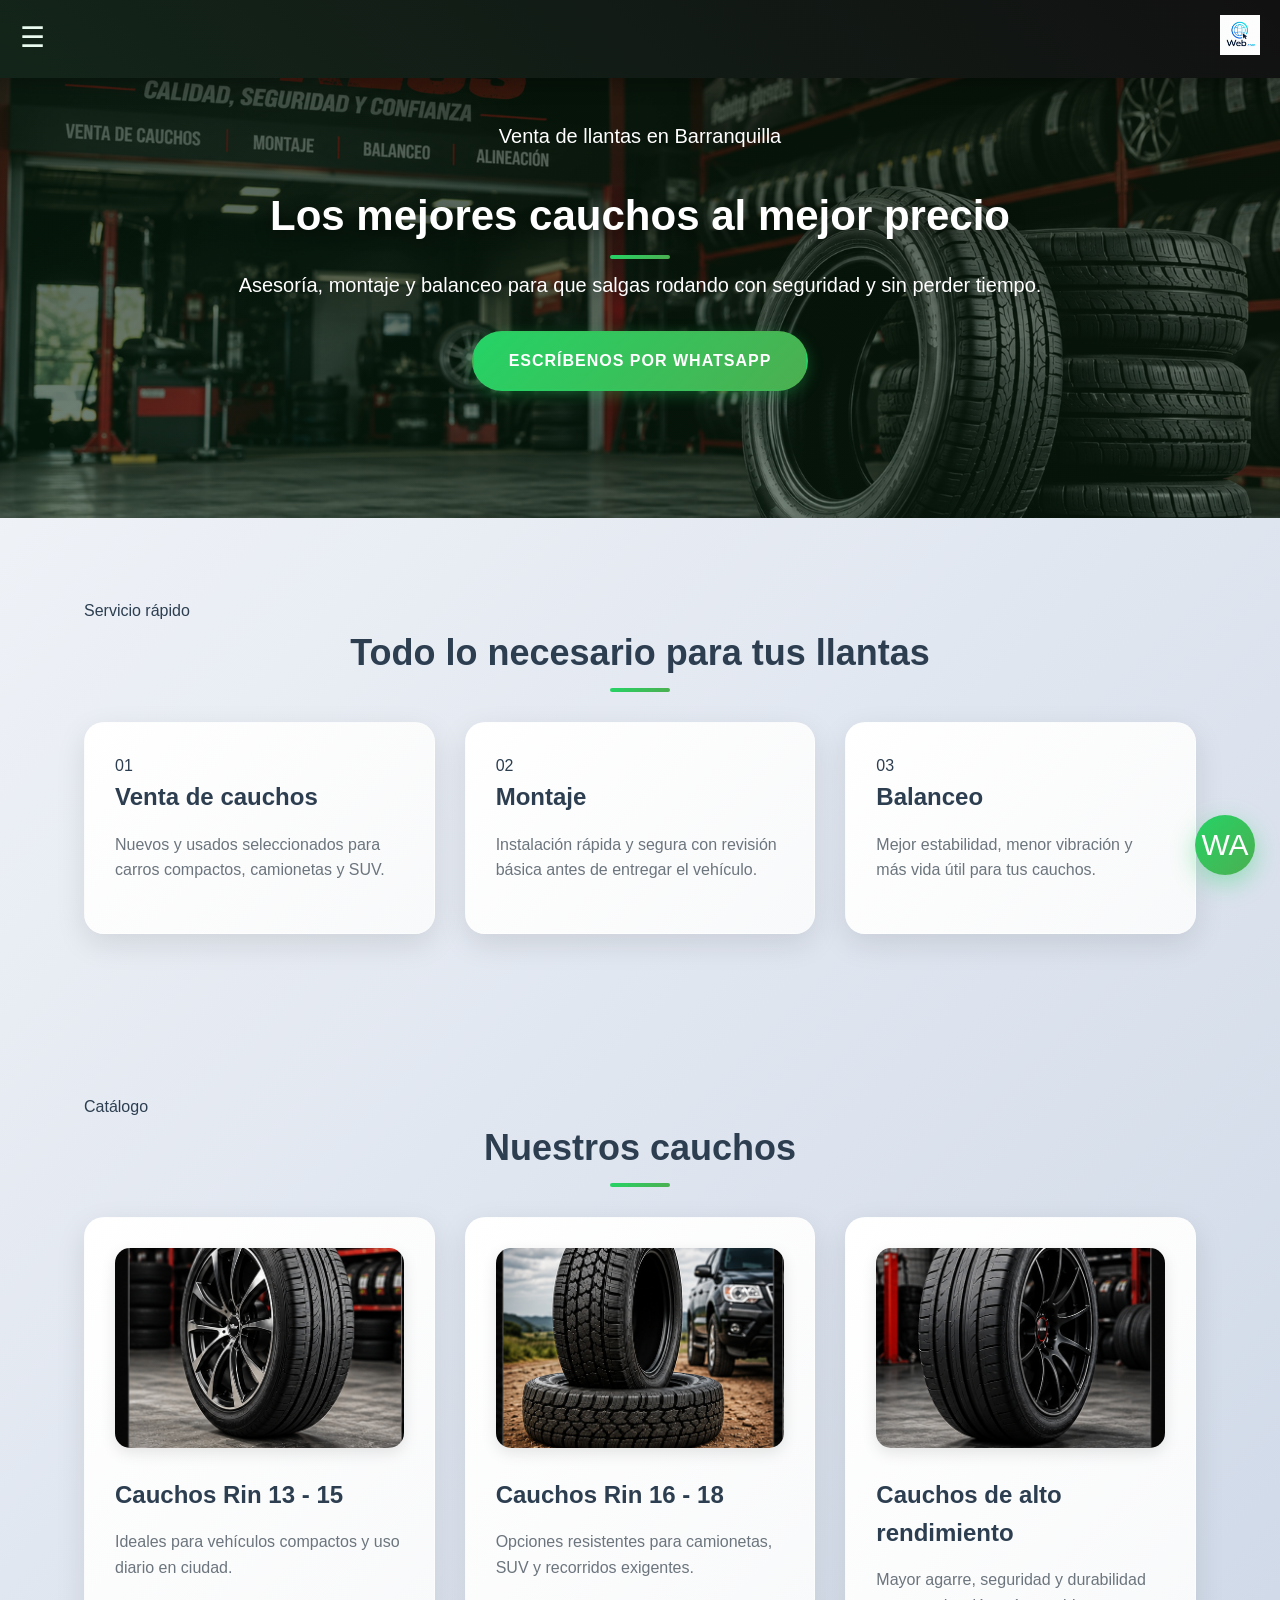
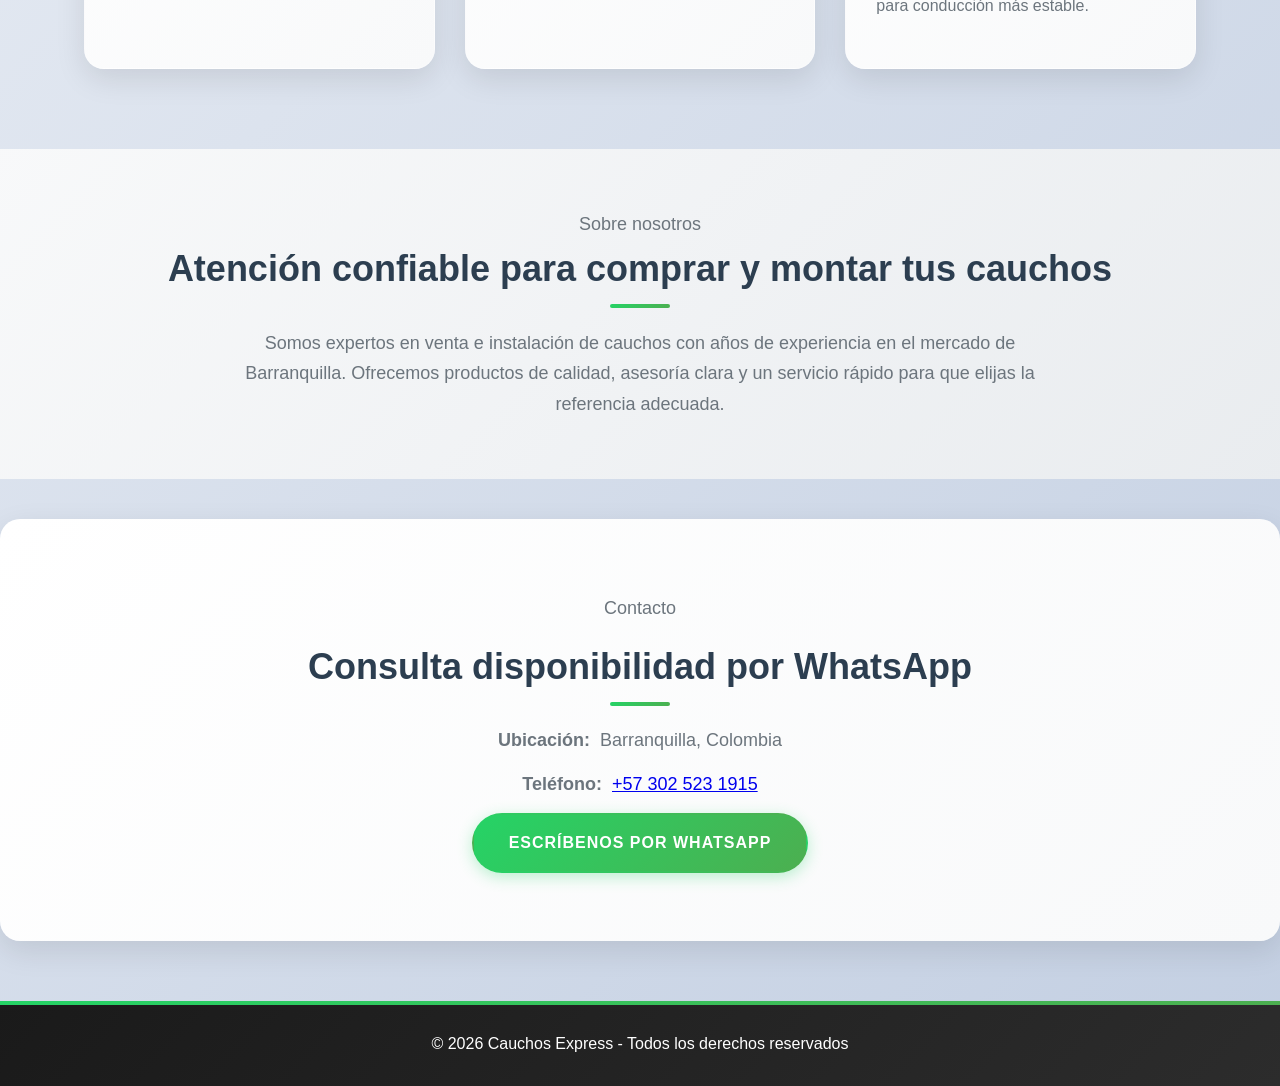
==== index.html @ 2b1a55c4 "Initial website upload" ====
<!DOCTYPE html>
<html lang="es">
<head>
  <meta charset="UTF-8">
  <meta name="viewport" content="width=device-width, initial-scale=1.0">
  <title>Cauchos Express | Llantas y Cauchos en Barranquilla</title>
  <meta name="description" content="Venta de cauchos nuevos y usados en Barranquilla. Montaje, balanceo y atención rápida por WhatsApp para carros, camionetas y SUV.">
  <meta name="theme-color" content="#111111">
  <link rel="stylesheet" href="styles.css">
  <script type="application/ld+json">
  </script>
</head>
<body>
  <header class="header" id="inicio">
  <div class="menu-icon" onclick="toggleMenu()">☰</div>

  <div class="logo">
    <img src="imagen/logo.png" alt="Logo">
  </div>

</header>

<!-- Overlay -->
<div id="overlay" onclick="toggleMenu()"></div>

<!-- Sidebar -->
<nav id="sidebar" aria-label="Menú lateral">
  <ul>
    <li><a href="#inicio" onclick="closeMenu()">Inicio</a></li>
    <li><a href="#catalogo" onclick="closeMenu()">Productos</a></li>
    <li><a href="#servicios" onclick="closeMenu()">Servicios</a></li>
    <li><a href="#contacto" onclick="closeMenu()">Contacto</a></li>
  </ul>
</nav>
  
  <section id="inicio" class="hero">
    <div class="container">
      <p class="eyebrow">Venta de llantas en Barranquilla</p>
      <h2>Los mejores cauchos al mejor precio</h2>
      <p>Asesoría, montaje y balanceo para que salgas rodando con seguridad y sin perder tiempo.</p>
      <a href="https://wa.me/573025231915" class="btn" target="_blank" rel="noopener">Escríbenos por WhatsApp</a>
    </div>
  </section>

    <section id="servicios" class="section services">
      <div class="container">
        <div class="section__heading">
          <p class="eyebrow">Servicio rápido</p>
          <h2>Todo lo necesario para tus llantas</h2>
        </div>
        <div class="grid">
          <article class="card">
            <span class="card__icon" aria-hidden="true">01</span>
            <h3>Venta de cauchos</h3>
            <p>Nuevos y usados seleccionados para carros compactos, camionetas y SUV.</p>
          </article>
          <article class="card">
            <span class="card__icon" aria-hidden="true">02</span>
            <h3>Montaje</h3>
            <p>Instalación rápida y segura con revisión básica antes de entregar el vehículo.</p>
          </article>
          <article class="card">
            <span class="card__icon" aria-hidden="true">03</span>
            <h3>Balanceo</h3>
            <p>Mejor estabilidad, menor vibración y más vida útil para tus cauchos.</p>
          </article>
        </div>
      </div>
    </section>

    <section id="catalogo" class="section catalogo">
      <div class="container">
        <div class="section__heading">
          <p class="eyebrow">Catálogo</p>
          <h2>Nuestros cauchos</h2>
        </div>
        <div class="grid">
          <article class="card product-card">
            <img src="imagen/caucho1.png" alt="Cauchos rin 13 a 15 para vehículos compactos en Barranquilla" loading="lazy" decoding="async" width="591" height="887">
            <h3>Cauchos Rin 13 - 15</h3>
            <p>Ideales para vehículos compactos y uso diario en ciudad.</p>
          </article>
          <article class="card product-card">
            <img src="imagen/caucho2.png" alt="Cauchos rin 16 a 18 para camionetas y SUV" loading="lazy" decoding="async" width="591" height="887">
            <h3>Cauchos Rin 16 - 18</h3>
            <p>Opciones resistentes para camionetas, SUV y recorridos exigentes.</p>
          </article>
          <article class="card product-card">
            <img src="imagen/caucho3.png" alt="Llantas de alto rendimiento con buena durabilidad" loading="lazy" decoding="async" width="592" height="887">
            <h3>Cauchos de alto rendimiento</h3>
            <p>Mayor agarre, seguridad y durabilidad para conducción más estable.</p>
          </article>
        </div>
      </div>
    </section>

    <section class="section about">
      <div class="container about__content">
        <div>
          <p class="eyebrow">Sobre nosotros</p>
          <h2>Atención confiable para comprar y montar tus cauchos</h2>
        </div>
        <p>Somos expertos en venta e instalación de cauchos con años de experiencia en el mercado de Barranquilla. Ofrecemos productos de calidad, asesoría clara y un servicio rápido para que elijas la referencia adecuada.</p>
      </div>
    </section>

    <section id="contacto" class="section contact">
      <div class="container contact__content">
        <div class="section__heading">
          <p class="eyebrow">Contacto</p>
          <h2>Consulta disponibilidad por WhatsApp</h2>
        </div>
        <div class="contact__details" aria-label="Datos de contacto">
          <p><strong>Ubicación:</strong> Barranquilla, Colombia</p>
          <p><strong>Teléfono:</strong> <a href="tel:+573025231915">+57 302 523 1915</a></p>
        </div>
        <a href="https://wa.me/573025231915" class="btn" target="_blank" rel="noopener">Escríbenos por WhatsApp</a>
      </div>
    </section>
  </main>

  <a href="https://wa.me/573025231915" class="whatsapp-float" target="_blank" rel="noopener" aria-label="Escribir a Cauchos Express por WhatsApp">WA</a>

  <footer class="footer">
    <p>&copy; 2026 Cauchos Express - Todos los derechos reservados</p>
  </footer>
  <script src="script.js"></script>
</body>
</html>
---- styles.css ----
/* RESET Y VARIABLES */
:root {
  --primary: #25d366;
  --primary-dark: #4CAF50;
  --dark: #1a1a1a;
  --darker: #2c2c2c;
  --light: #f8f9fa;
  --lighter: #ffffff;
  --text: #2c3e50;
  --text-muted: #6c757d;
  --shadow: 0 10px 30px rgba(0, 0, 0, 0.1);
  --shadow-hover: 0 20px 40px rgba(0, 0, 0, 0.15);
  --gradient: linear-gradient(135deg, #25d366 0%, #4CAF50 100%);
  --gradient-bg: linear-gradient(135deg, #f5f7fa 0%, #c3cfe2 100%);
}

* {
  margin: 0;
  padding: 0;
  box-sizing: border-box;
}

html {
  scroll-behavior: smooth;
}

/* GENERAL */
body {
  font-family: 'Segoe UI', Tahoma, Geneva, Verdana, sans-serif;
  color: var(--text);
  line-height: 1.6;
  background: var(--gradient-bg);
  min-height: 100vh;
}

.container {
  width: 90%;
  max-width: 1200px;
  margin: 0 auto;
  padding: 0 20px;
}

/* HEADER */
.header {
  background: linear-gradient(135deg, var(--dark) 0%, var(--darker) 100%);
  color: white;
  padding: 20px 0;
  box-shadow: 0 4px 20px rgba(0, 0, 0, 0.3);
  position: relative;
}

.header::before {
  content: '';
  position: absolute;
  top: 0;
  left: 0;
  right: 0;
  bottom: 0;
  background: linear-gradient(45deg, rgba(37, 211, 102, 0.1) 0%, transparent 100%);
  pointer-events: none;
}

.header .container {
  display: flex;
  justify-content: space-between;
  align-items: center;
  position: relative;
  z-index: 1;
}

.header h1 {
  font-size: 28px;
  font-weight: 700;
  background: var(--gradient);
  -webkit-background-clip: text;
  -webkit-text-fill-color: transparent;
  background-clip: text;
  text-shadow: 0 2px 4px rgba(0, 0, 0, 0.3);
}

/* NAV */
body {
  margin: 0;
  font-family: Arial, sans-serif;
}

/* HEADER */
.header {
  display: flex;
  justify-content: space-between;
  align-items: center;
  padding: 15px 20px;
  background: #111;
  position: fixed;
  width: 100%;
  top: 0;
  z-index: 1000;
}

.menu-icon {
  font-size: 28px;
  cursor: pointer;
}

.logo img {
  height: 40px;
}

.user-icon {
  width: 45px;
  height: 45px;
  background: #f04d23;
  border-radius: 50%;
  display: flex;
  align-items: center;
  justify-content: center;
}

.user-icon img {
  width: 22px;
  filter: invert(1);
}

/* SIDEBAR */
#sidebar {
  position: fixed;
  top: 0;
  left: -250px;
  width: 250px;
  height: 100%;
  background: #111;
  color: #fff;
  transition: left 0.3s ease;
  padding-top: 60px;
  z-index: 1001;
}

#sidebar.open {
  left: 0;
}

#sidebar ul {
  list-style: none;
  padding: 0;
}

#sidebar ul li {
  border-bottom: 1px solid #333;
}

#sidebar ul li a {
  display: block;
  color: #fff;
  padding: 15px 20px;
  text-decoration: none;
  transition: background 0.2s ease;
}

#sidebar ul li a:hover,
#sidebar ul li a:focus {
  background: #222;
}


/* OVERLAY */
#overlay {
  position: fixed;
  top: 0;
  left: 0;
  width: 100%;
  height: 100%;
  background: rgba(0,0,0,0.5);
  display: none;
  z-index: 1000;
}


/* HERO */
.hero {
  background: linear-gradient(rgba(0, 0, 0, 0.7), rgba(0, 0, 0, 0.5)), url('imagen/hero.png') no-repeat center/cover;
  color: white;
  padding: 120px 20px;
  text-align: center;
  position: relative;
  overflow: hidden;
}

.hero::before {
  content: '';
  position: absolute;
  top: 0;
  left: 0;
  right: 0;
  bottom: 0;
  background: linear-gradient(45deg, rgba(37, 211, 102, 0.1) 0%, rgba(76, 175, 80, 0.1) 100%);
  animation: heroPulse 4s ease-in-out infinite;
}

@keyframes heroPulse {
  0%, 100% { opacity: 0.3; }
  50% { opacity: 0.6; }
}

.hero .container {
  position: relative;
  z-index: 1;
}

.hero h2 {
  font-size: 42px;
  font-weight: 700;
  margin-bottom: 20px;
  color: #ffffff;
  text-shadow: 0 4px 15px rgba(0, 0, 0, 0.5);
  animation: fadeInUp 1s ease-out;
}

.hero p {
  font-size: 20px;
  margin-bottom: 30px;
  opacity: 0.9;
  animation: fadeInUp 1s ease-out 0.2s both;
}

@keyframes fadeInUp {
  from {
    opacity: 0;
    transform: translateY(30px);
  }
  to {
    opacity: 1;
    transform: translateY(0);
  }
}

/* BOTONES */
.btn {
  background: var(--gradient);
  color: white;
  padding: 15px 35px;
  text-decoration: none;
  border-radius: 50px;
  transition: all 0.3s cubic-bezier(0.4, 0, 0.2, 1);
  display: inline-block;
  font-weight: 600;
  text-transform: uppercase;
  letter-spacing: 1px;
  box-shadow: 0 4px 15px rgba(37, 211, 102, 0.3);
  border: 2px solid transparent;
  position: relative;
  overflow: hidden;
}

.btn::before {
  content: '';
  position: absolute;
  top: 0;
  left: -100%;
  width: 100%;
  height: 100%;
  background: linear-gradient(90deg, transparent, rgba(255, 255, 255, 0.2), transparent);
  transition: left 0.5s;
}

.btn:hover {
  transform: translateY(-3px);
  box-shadow: 0 8px 25px rgba(37, 211, 102, 0.4);
  background: linear-gradient(135deg, #4CAF50 0%, #25d366 100%);
}

.btn:hover::before {
  left: 100%;
}

/* SECCIONES */
section {
  padding: 80px 0;
  position: relative;
}

h2 {
  font-size: 36px;
  font-weight: 700;
  margin-bottom: 40px;
  text-align: center;
  color: var(--text);
  position: relative;
}

h2::after {
  content: '';
  position: absolute;
  bottom: -10px;
  left: 50%;
  transform: translateX(-50%);
  width: 60px;
  height: 4px;
  background: var(--gradient);
  border-radius: 2px;
}

/* GRID */
.grid {
  display: grid;
  grid-template-columns: repeat(auto-fit, minmax(300px, 1fr));
  gap: 30px;
  margin-top: 40px;
}

/* CARDS */
.card {
  background: linear-gradient(135deg, var(--lighter) 0%, var(--light) 100%);
  border-radius: 20px;
  padding: 30px;
  transition: all 0.4s cubic-bezier(0.4, 0, 0.2, 1);
  box-shadow: var(--shadow);
  border: 1px solid rgba(255, 255, 255, 0.2);
  position: relative;
  overflow: hidden;
}

.card::before {
  content: '';
  position: absolute;
  top: 0;
  left: 0;
  right: 0;
  height: 4px;
  background: var(--gradient);
  transform: scaleX(0);
  transition: transform 0.3s ease;
}

.card:hover {
  transform: translateY(-10px) scale(1.02);
  box-shadow: var(--shadow-hover);
}

.card:hover::before {
  transform: scaleX(1);
}

.card h3 {
  font-size: 24px;
  font-weight: 600;
  margin-bottom: 15px;
  color: var(--text);
  position: relative;
}

.card p {
  color: var(--text-muted);
  line-height: 1.6;
  margin-bottom: 20px;
}

/* IMÁGENES */
.card img {
  width: 100%;
  height: 200px;
  object-fit: cover;
  border-radius: 15px;
  margin-bottom: 20px;
  transition: all 0.3s ease;
  box-shadow: 0 5px 15px rgba(0, 0, 0, 0.1);
}

.card:hover img {
  transform: scale(1.05);
  box-shadow: 0 10px 25px rgba(0, 0, 0, 0.2);
}


@keyframes slideInUp {
  from {
    opacity: 0;
    transform: translateY(40px);
  }
  to {
    opacity: 1;
    transform: translateY(0);
  }
}

/* ABOUT */
.about {
  text-align: center;
  background: linear-gradient(135deg, var(--light) 0%, #e9ecef 100%);
  margin: 0 -20px;
  padding: 60px 20px;
  border-radius: 20px;
  margin-bottom: 40px;
}

.about h2 {
  color: var(--text);
  margin-bottom: 30px;
}

.about p {
  font-size: 18px;
  color: var(--text-muted);
  max-width: 800px;
  margin: 0 auto;
  line-height: 1.7;
}

/* CONTACTO */
.contact {
  text-align: center;
  background: linear-gradient(135deg, var(--lighter) 0%, var(--light) 100%);
  padding: 60px;
  border-radius: 20px;
  box-shadow: var(--shadow);
  margin: 40px 0;
}

.contact h2 {
  color: var(--text);
  margin-bottom: 30px;
}

.contact p {
  font-size: 18px;
  color: var(--text-muted);
  margin: 15px 0;
  display: flex;
  align-items: center;
  justify-content: center;
  gap: 10px;
}

/* BOTÓN FLOTANTE WHATSAPP */
.whatsapp-float {
  position: fixed;
  width: 60px;
  height: 60px;
  bottom: 25px;
  right: 25px;
  background: var(--gradient);
  color: white;
  border-radius: 50%;
  text-align: center;
  font-size: 30px;
  line-height: 60px;
  text-decoration: none;
  box-shadow: 0 8px 25px rgba(37, 211, 102, 0.4);
  z-index: 1000;
  transition: all 0.3s cubic-bezier(0.4, 0, 0.2, 1);
  animation: whatsappPulse 2s infinite;
}

.whatsapp-float:hover {
  transform: scale(1.1) rotate(5deg);
  box-shadow: 0 12px 35px rgba(37, 211, 102, 0.5);
}

@keyframes whatsappPulse {
  0%, 100% {
    box-shadow: 0 8px 25px rgba(37, 211, 102, 0.4);
  }
  50% {
    box-shadow: 0 8px 25px rgba(37, 211, 102, 0.6), 0 0 0 10px rgba(37, 211, 102, 0.1);
  }
}

/* FOOTER */
.footer {
  background: linear-gradient(135deg, var(--dark) 0%, var(--darker) 100%);
  color: white;
  text-align: center;
  padding: 30px 0;
  margin-top: 60px;
  position: relative;
}

.footer::before {
  content: '';
  position: absolute;
  top: 0;
  left: 0;
  right: 0;
  height: 4px;
  background: var(--gradient);
}

/* RESPONSIVE */
@media (max-width: 1024px) {
  .hero h2 {
    font-size: 36px;
  }

  .hero {
    padding: 100px 20px;
  }

  .container {
    width: 95%;
  }

  .grid {
    grid-template-columns: repeat(auto-fit, minmax(280px, 1fr));
    gap: 25px;
  }

  .video-showcase {
    padding: 60px 0;
  }

  .video-container {
    border-radius: 15px;
  }
}

@media (max-width: 768px) {
  .header .container {
    flex-direction: column;
    gap: 15px;
  }

  .header h1 {
    font-size: 24px;
  }

  .nav {
    flex-wrap: wrap;
    padding: 10px 0;
  }

  .nav a {
    padding: 14px 18px;
    font-size: 14px;
    font-weight: 500;
  }

  .hero {
    padding: 80px 20px;
  }

  .hero h2 {
    font-size: 28px;
  }

  .hero p {
    font-size: 18px;
  }

  .grid {
    grid-template-columns: 1fr;
    gap: 20px;
  }

  .card {
    padding: 25px;
    border-radius: 15px;
  }

  .card img {
    height: 180px;
  }

  .video-showcase {
    padding: 50px 0;
  }

  .video-container {
    border-radius: 12px;
  }

  .btn {
    padding: 12px 30px;
    font-size: 14px;
  }

  .about {
    padding: 40px 20px;
    margin: 0 -10px;
  }

  .contact {
    padding: 40px 20px;
    margin: 20px 0;
  }

  .whatsapp-float {
    width: 55px;
    height: 55px;
    font-size: 26px;
    line-height: 55px;
    bottom: 20px;
    right: 20px;
  }

  section {
    padding: 60px 0;
  }

  h2 {
    font-size: 30px;
    margin-bottom: 30px;
  }
}

@media (max-width: 480px) {
  .header h1 {
    font-size: 20px;
  }

  .nav {
    flex-direction: column;
    align-items: center;
    padding: 5px 0;
  }

  .nav a {
    padding: 12px 15px;
    font-size: 13px;
    width: 100%;
    text-align: center;
    border-bottom: 1px solid rgba(255, 255, 255, 0.1);
  }

  .nav a:last-child {
    border-bottom: none;
  }

  .hero {
    padding: 60px 15px;
  }

  .hero h2 {
    font-size: 24px;
    margin-bottom: 15px;
  }

  .hero p {
    font-size: 16px;
    margin-bottom: 25px;
  }

  .grid {
    gap: 15px;
  }

  .card {
    padding: 20px;
    border-radius: 12px;
  }

  .card img {
    height: 150px;
    border-radius: 10px;
  }

  .video-showcase {
    padding: 40px 0;
  }

  .video-container {
    border-radius: 10px;
  }

  .card h3 {
    font-size: 18px;
    margin-bottom: 10px;
  }

  .card p {
    font-size: 14px;
    margin-bottom: 15px;
  }

  .btn {
    padding: 10px 25px;
    font-size: 13px;
    letter-spacing: 0.5px;
  }

  .about {
    padding: 30px 15px;
  }

  .about p {
    font-size: 16px;
  }

  .contact {
    padding: 30px 15px;
  }

  .contact p {
    font-size: 16px;
    flex-direction: column;
    gap: 5px;
  }

  .whatsapp-float {
    width: 50px;
    height: 50px;
    font-size: 22px;
    line-height: 50px;
    bottom: 15px;
    right: 15px;
  }

  section {
    padding: 40px 0;
  }

  h2 {
    font-size: 24px;
    margin-bottom: 25px;
  }

  .footer {
    padding: 20px 0;
    margin-top: 40px;
    display: flex;
    align-items: center;
    justify-content: space-between;
    gap: 16px;
  }
}
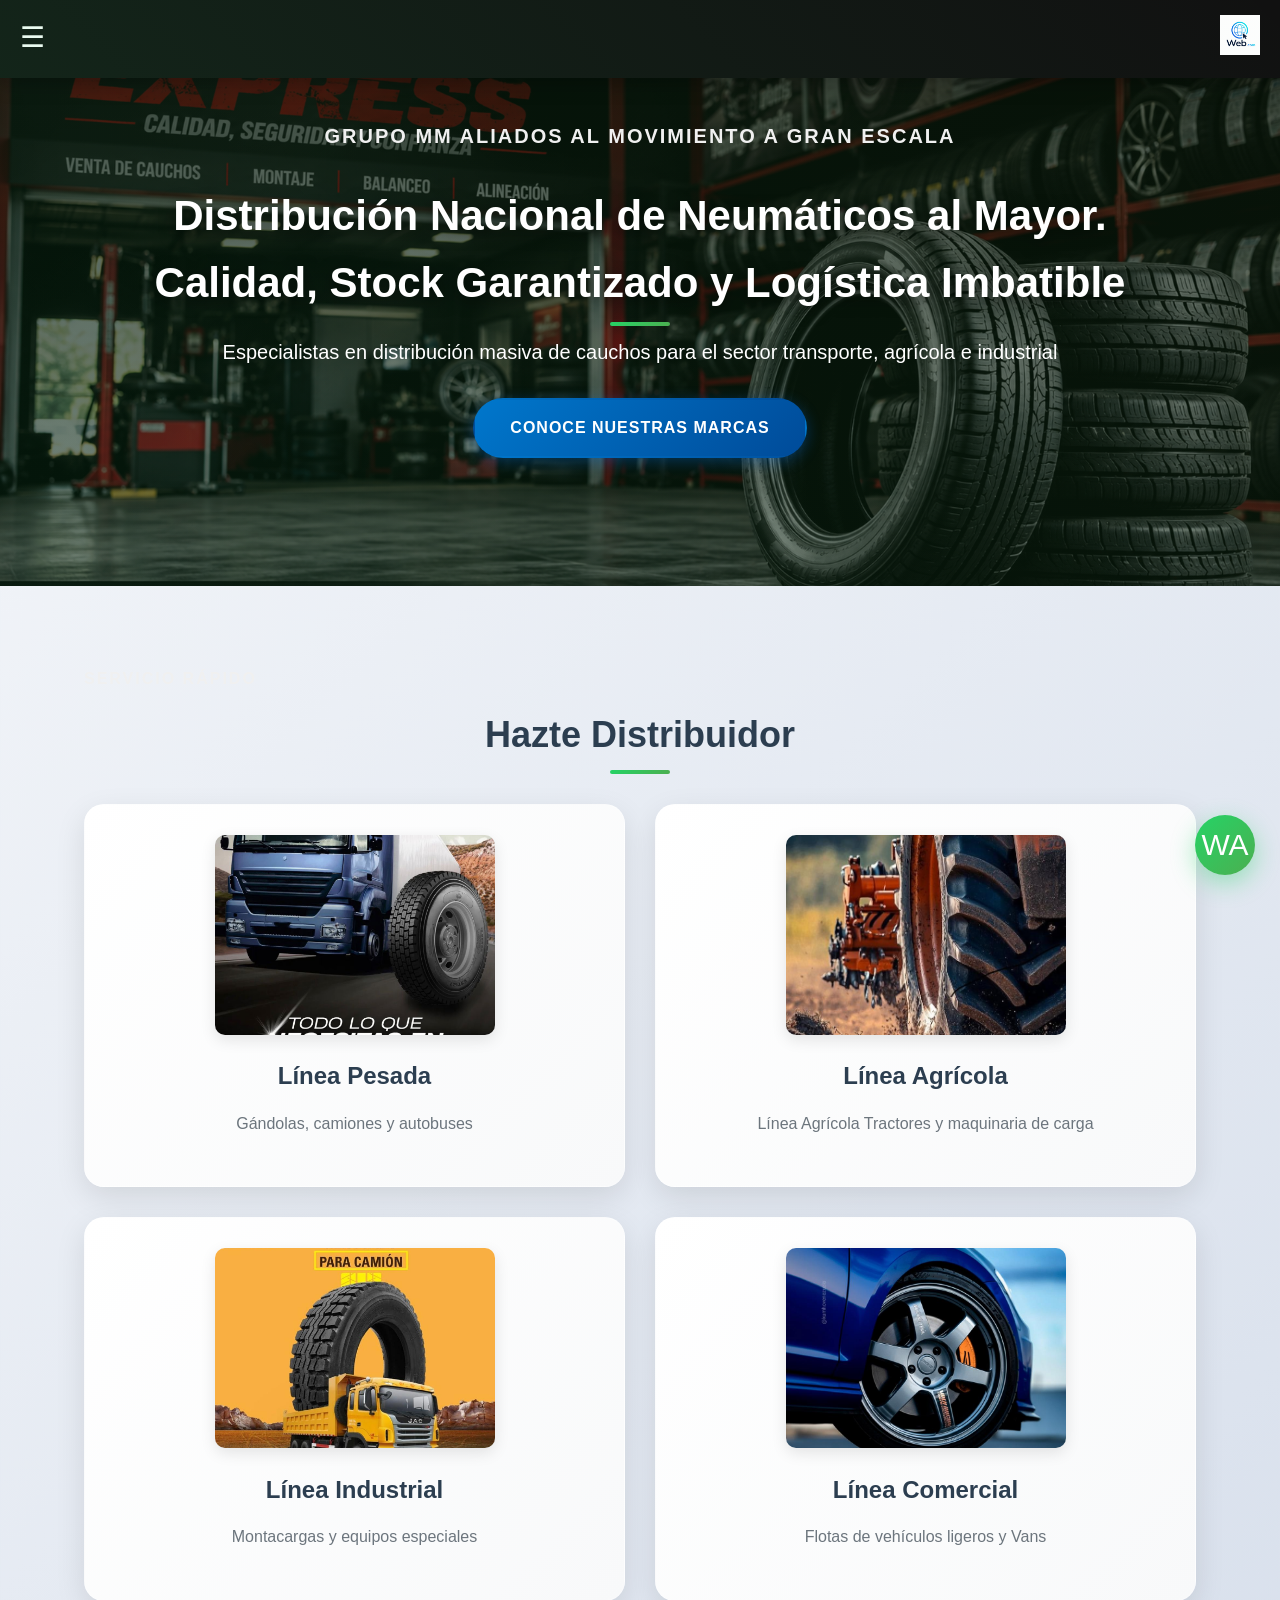
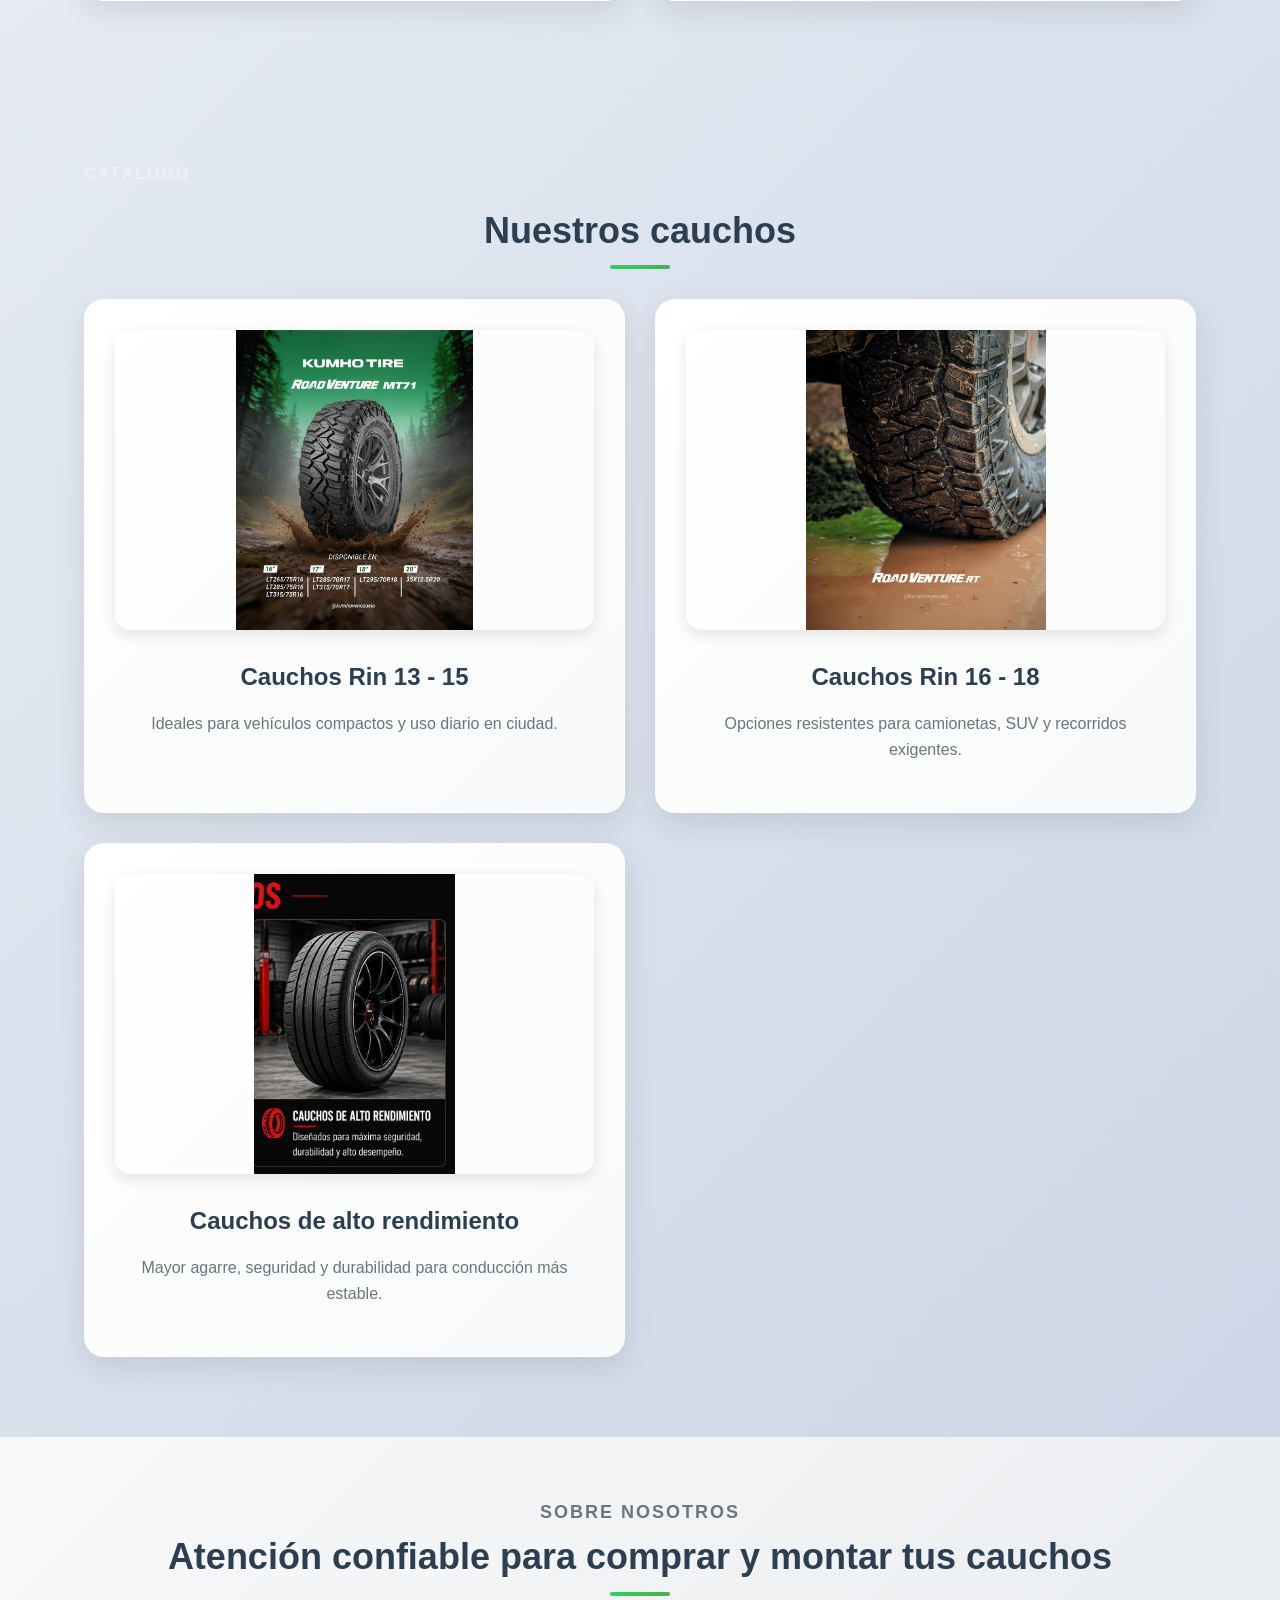
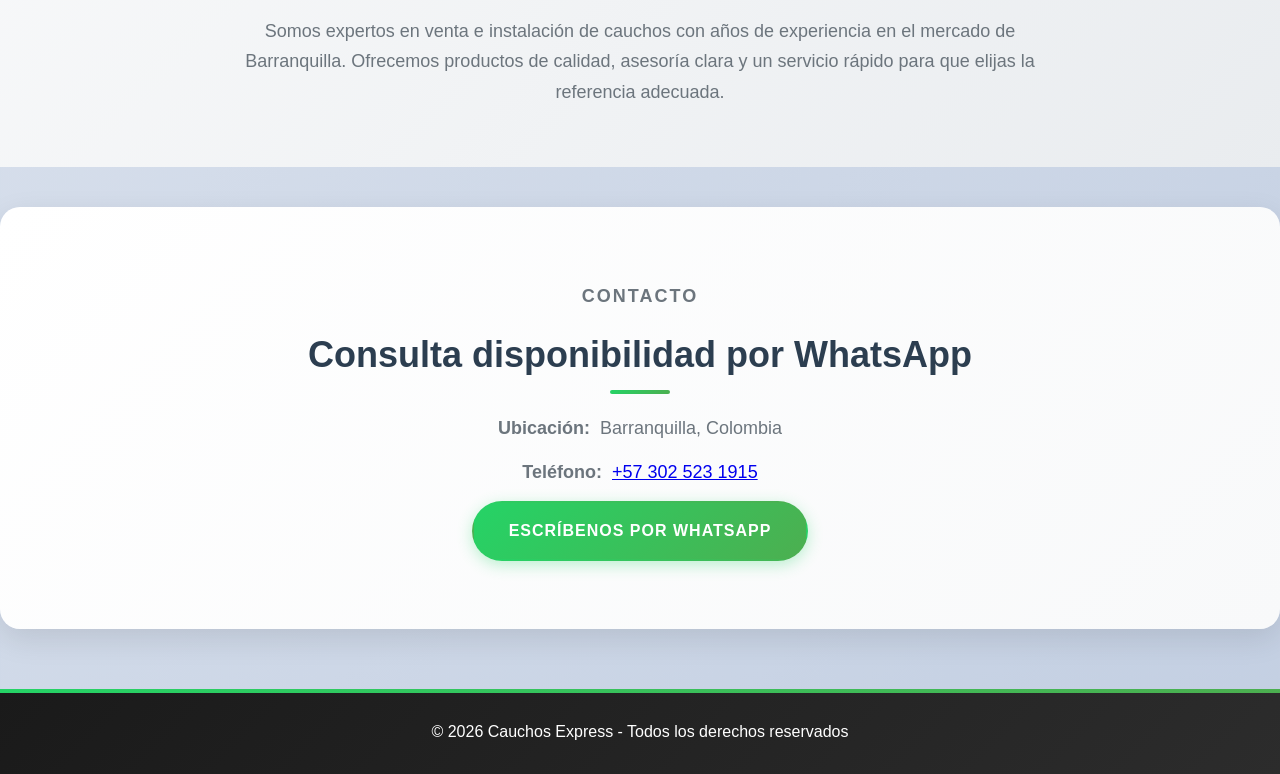
==== commit 60d13471: "Actualizar sitio de cauchos: estilos, contenido e imágenes" ====
--- a/index.html
+++ b/index.html
@@ -35,10 +35,10 @@
   
   <section id="inicio" class="hero">
     <div class="container">
-      <p class="eyebrow">Venta de llantas en Barranquilla</p>
-      <h2>Los mejores cauchos al mejor precio</h2>
-      <p>Asesoría, montaje y balanceo para que salgas rodando con seguridad y sin perder tiempo.</p>
-      <a href="https://wa.me/573025231915" class="btn" target="_blank" rel="noopener">Escríbenos por WhatsApp</a>
+      <p class="eyebrow">Grupo MM aliados al movimiento a gran escala</p>
+      <h2>Distribución Nacional de Neumáticos al Mayor. Calidad, Stock Garantizado y Logística Imbatible</h2>
+      <p> Especialistas en distribución masiva de cauchos para el sector transporte, agrícola e industrial</p>
+      <a href="marcas.html" class="btn btn--blue">Conoce nuestras marcas</a>
     </div>
   </section>
 
@@ -46,23 +46,28 @@
       <div class="container">
         <div class="section__heading">
           <p class="eyebrow">Servicio rápido</p>
-          <h2>Todo lo necesario para tus llantas</h2>
+          <h2>Hazte Distribuidor</h2>
         </div>
         <div class="grid">
           <article class="card">
-            <span class="card__icon" aria-hidden="true">01</span>
-            <h3>Venta de cauchos</h3>
-            <p>Nuevos y usados seleccionados para carros compactos, camionetas y SUV.</p>
+            <img src="imagen/llanta4.jpg" alt="Línea Pesada - Gándolas, camiones y autobuses" loading="lazy" decoding="async">
+            <h3>Línea Pesada</h3>
+            <p> Gándolas, camiones y autobuses</p>
           </article>
           <article class="card">
-            <span class="card__icon" aria-hidden="true">02</span>
-            <h3>Montaje</h3>
-            <p>Instalación rápida y segura con revisión básica antes de entregar el vehículo.</p>
+            <img src="imagen/llanta5.jpg" alt="Línea Agrícola - Tractores y maquinaria de carga" loading="lazy" decoding="async">
+            <h3>Línea Agrícola</h3>
+            <p>Línea Agrícola Tractores y maquinaria de carga</p>
           </article>
           <article class="card">
-            <span class="card__icon" aria-hidden="true">03</span>
-            <h3>Balanceo</h3>
-            <p>Mejor estabilidad, menor vibración y más vida útil para tus cauchos.</p>
+            <img src="imagen/llanta3.jpg" alt="Línea Industrial - Montacargas y equipos especiales" loading="lazy" decoding="async">
+            <h3>Línea Industrial</h3>
+            <p>Montacargas y equipos especiales</p>
+          </article>
+          <article class="card">
+            <img src="imagen/llanta6.jpg" alt="Línea Comercial - Flotas de vehículos ligeros y Vans" loading="lazy" decoding="async">
+            <h3>Línea Comercial</h3>
+            <p>Flotas de vehículos ligeros y Vans</p>
           </article>
         </div>
       </div>
@@ -76,12 +81,12 @@
         </div>
         <div class="grid">
           <article class="card product-card">
-            <img src="imagen/caucho1.png" alt="Cauchos rin 13 a 15 para vehículos compactos en Barranquilla" loading="lazy" decoding="async" width="591" height="887">
+            <img src="imagen/llanta7.jpg" alt="Cauchos rin 13 a 15 para vehículos compactos en Barranquilla" loading="lazy" decoding="async" width="591" height="887">
             <h3>Cauchos Rin 13 - 15</h3>
             <p>Ideales para vehículos compactos y uso diario en ciudad.</p>
           </article>
           <article class="card product-card">
-            <img src="imagen/caucho2.png" alt="Cauchos rin 16 a 18 para camionetas y SUV" loading="lazy" decoding="async" width="591" height="887">
+            <img src="imagen/llantas1.jpg" alt="Cauchos rin 16 a 18 para camionetas y SUV" loading="lazy" decoding="async" width="591" height="887">
             <h3>Cauchos Rin 16 - 18</h3>
             <p>Opciones resistentes para camionetas, SUV y recorridos exigentes.</p>
           </article>
--- a/styles.css
+++ b/styles.css
@@ -222,6 +222,17 @@
   animation: fadeInUp 1s ease-out 0.2s both;
 }
 
+.eyebrow {
+  font-size: 16px;
+  color: #f0f0f0;
+  font-weight: 600;
+  text-transform: uppercase;
+  letter-spacing: 2px;
+  margin-bottom: 15px;
+  opacity: 0.9;
+  animation: fadeInUp 1s ease-out both;
+}
+
 @keyframes fadeInUp {
   from {
     opacity: 0;
@@ -251,6 +262,26 @@
   overflow: hidden;
 }
 
+.btn--blue {
+  background: linear-gradient(135deg, #0077cc 0%, #004b99 100%);
+  box-shadow: 0 4px 15px rgba(0, 123, 255, 0.3);
+}
+
+.btn--blue:hover {
+  background: linear-gradient(135deg, #005bb5 0%, #003f7a 100%);
+  box-shadow: 0 8px 25px rgba(0, 123, 255, 0.4);
+}
+
+.btn.btn--blue:hover {
+  transform: translateY(-3px);
+  box-shadow: 0 8px 25px rgba(0, 123, 255, 0.4);
+  background: linear-gradient(135deg, #005bb5 0%, #003f7a 100%);
+}
+
+.btn.btn--blue:active {
+  background: linear-gradient(135deg, #004b99 0%, #003366 100%);
+}
+
 .btn::before {
   content: '';
   position: absolute;
@@ -302,7 +333,7 @@
 /* GRID */
 .grid {
   display: grid;
-  grid-template-columns: repeat(auto-fit, minmax(300px, 1fr));
+  grid-template-columns: repeat(2, 1fr);
   gap: 30px;
   margin-top: 40px;
 }
@@ -317,6 +348,7 @@
   border: 1px solid rgba(255, 255, 255, 0.2);
   position: relative;
   overflow: hidden;
+  text-align: center;
 }
 
 .card::before {
@@ -354,13 +386,12 @@
   margin-bottom: 20px;
 }
 
-/* IMÁGENES */
 .card img {
-  width: 100%;
+  width: 280px;
   height: 200px;
   object-fit: cover;
-  border-radius: 15px;
-  margin-bottom: 20px;
+  border-radius: 10px;
+  margin-bottom: 15px;
   transition: all 0.3s ease;
   box-shadow: 0 5px 15px rgba(0, 0, 0, 0.1);
 }
@@ -368,6 +399,14 @@
 .card:hover img {
   transform: scale(1.05);
   box-shadow: 0 10px 25px rgba(0, 0, 0, 0.2);
+}
+
+.product-card img {
+  width: 100%;
+  height: 300px;
+  object-fit: contain;
+  border-radius: 15px;
+  margin-bottom: 20px;
 }
 
 
@@ -494,6 +533,11 @@
     padding: 100px 20px;
   }
 
+  .eyebrow {
+    font-size: 15px;
+    letter-spacing: 1.8px;
+  }
+
   .container {
     width: 95%;
   }
@@ -543,6 +587,12 @@
 
   .hero p {
     font-size: 18px;
+  }
+
+  .eyebrow {
+    font-size: 14px;
+    letter-spacing: 1.5px;
+    margin-bottom: 12px;
   }
 
   .grid {
@@ -628,6 +678,11 @@
     padding: 60px 15px;
   }
 
+  .hero .container {
+    width: 100%;
+    padding: 0 10px;
+  }
+
   .hero h2 {
     font-size: 24px;
     margin-bottom: 15px;
@@ -636,6 +691,15 @@
   .hero p {
     font-size: 16px;
     margin-bottom: 25px;
+  }
+
+  .eyebrow {
+    font-size: 10px;
+    letter-spacing: 0.5px;
+    margin-bottom: 8px;
+    line-height: 1.3;
+    word-wrap: break-word;
+    overflow-wrap: break-word;
   }
 
   .grid {
